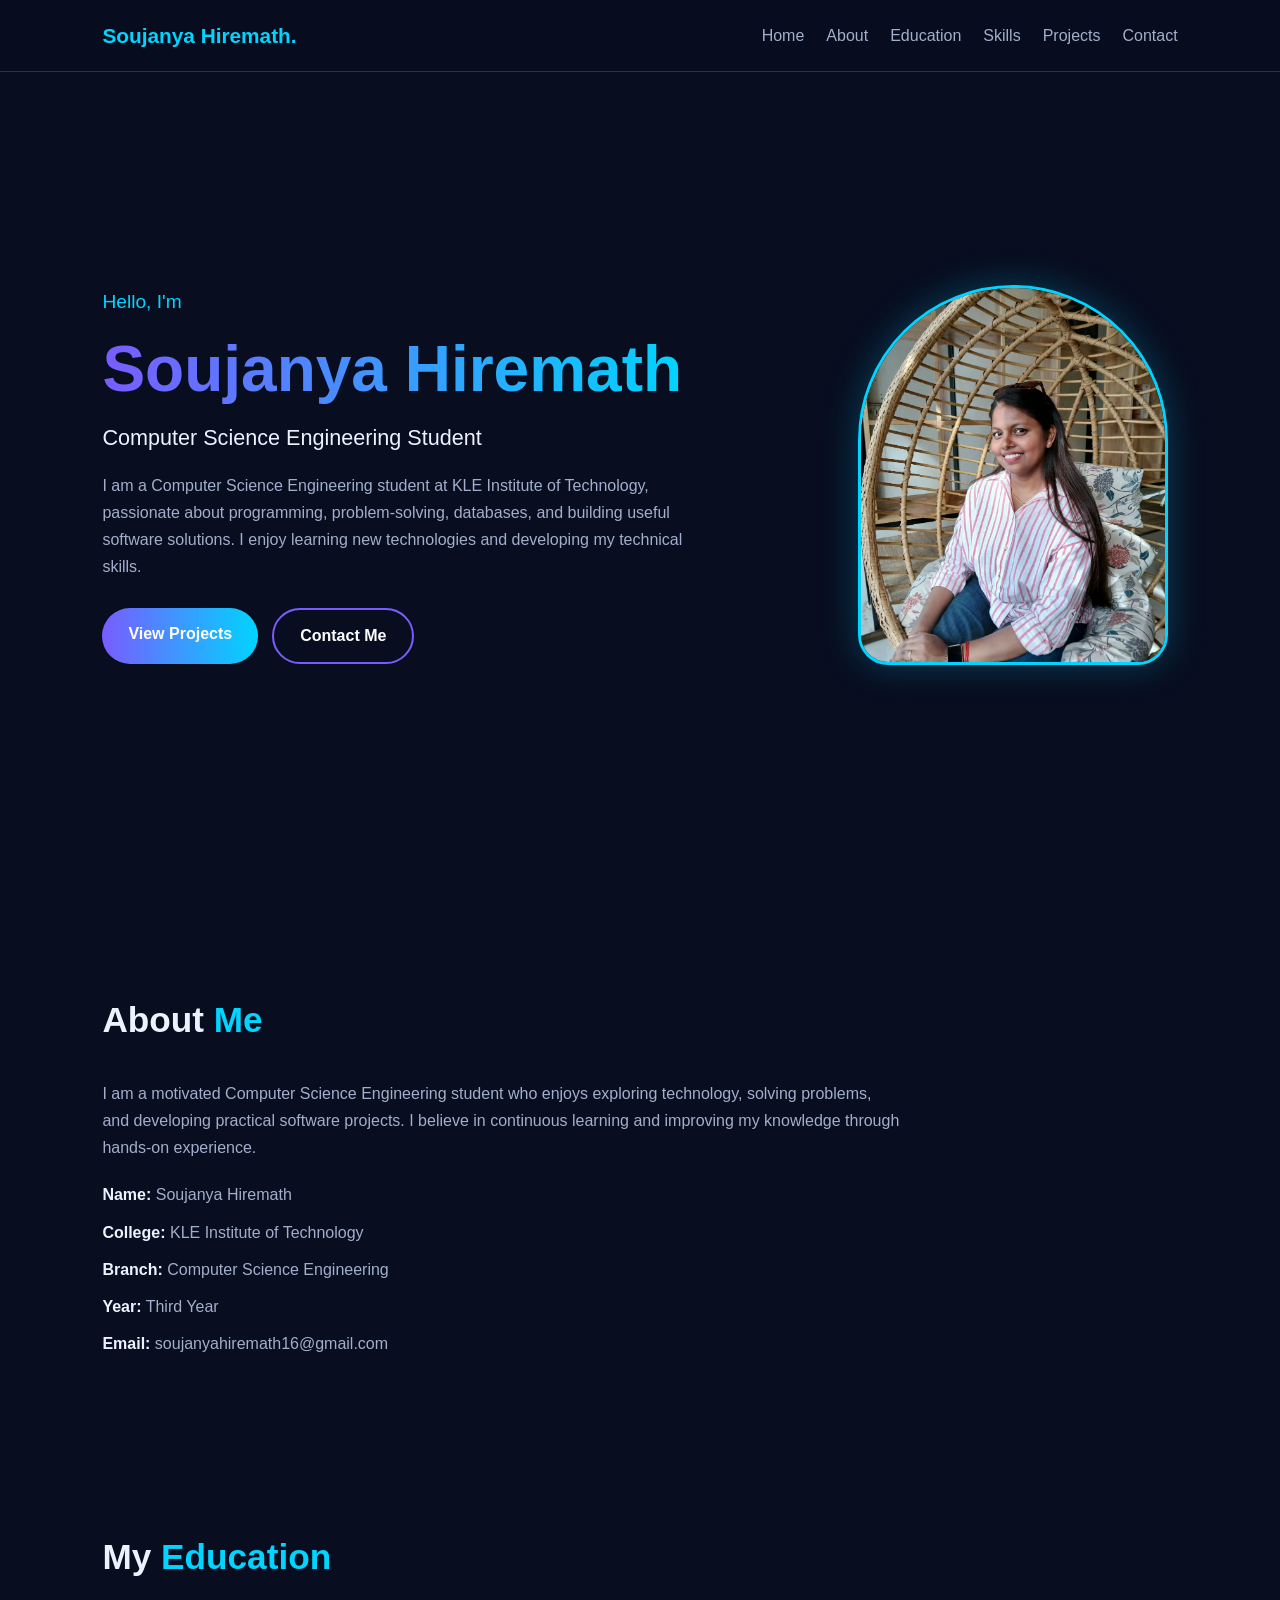
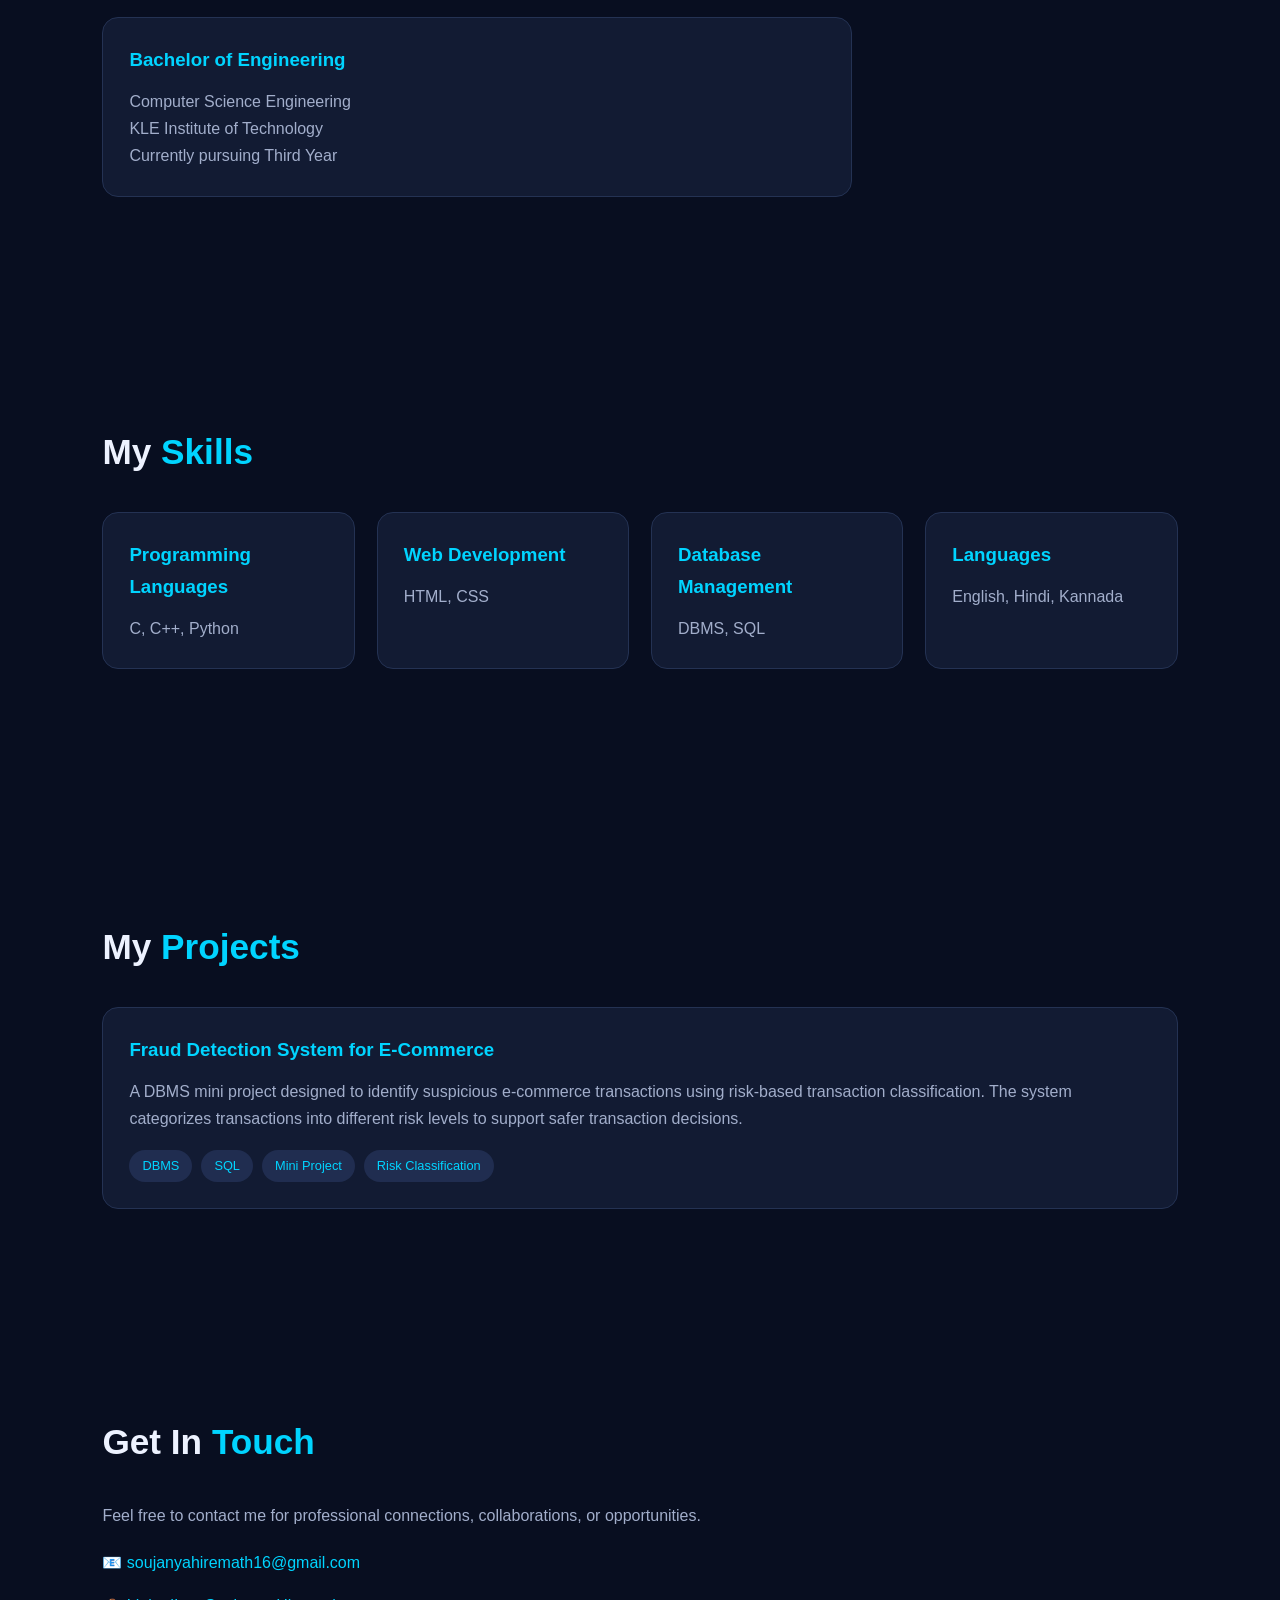
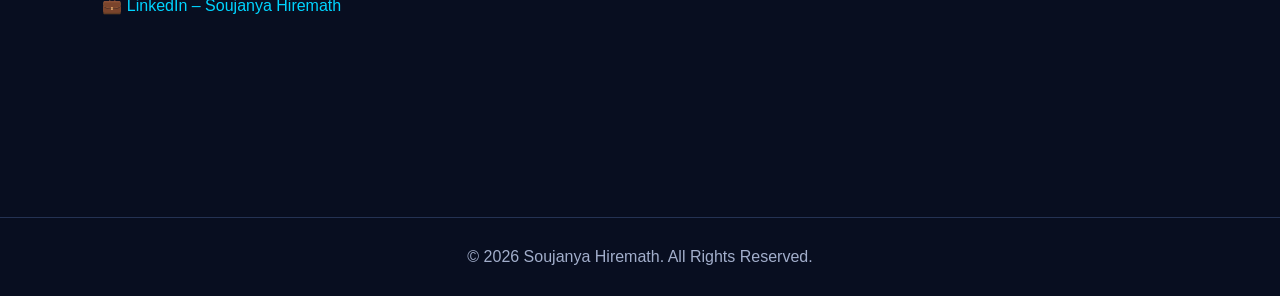
==== index.html @ b8db4fbe "Add files via upload" ====
<!DOCTYPE html>
<html lang="en">
<head>
    <meta charset="UTF-8">
    <meta name="viewport" content="width=device-width, initial-scale=1.0">

    <title>Soujanya Hiremath | Portfolio</title>

    <style>
        :root {
            --bg: #080e20;
            --card: #121b33;
            --text: #edf2ff;
            --muted: #a2aecb;
            --accent: #795cff;
            --accent2: #00d4ff;
            --border: #243253;
        }

        * {
            margin: 0;
            padding: 0;
            box-sizing: border-box;
        }

        html {
            scroll-behavior: smooth;
            scroll-padding-top: 90px;
        }

        body {
            font-family: 'Segoe UI', Arial, sans-serif;
            background: var(--bg);
            color: var(--text);
            line-height: 1.7;
        }

        a {
            color: inherit;
            text-decoration: none;
        }

        /* NAVIGATION */

        header {
            position: fixed;
            top: 0;
            left: 0;
            width: 100%;
            z-index: 100;
            display: flex;
            justify-content: space-between;
            align-items: center;
            padding: 18px 8%;
            background: rgba(8, 14, 32, 0.95);
            backdrop-filter: blur(12px);
            border-bottom: 1px solid var(--border);
        }

        .logo {
            font-size: 1.3rem;
            font-weight: bold;
            color: var(--accent2);
        }

        nav {
            display: flex;
            flex-wrap: wrap;
            gap: 22px;
        }

        nav a {
            color: var(--muted);
            transition: 0.3s;
        }

        nav a:hover {
            color: var(--accent2);
        }

        /* HOME */

        #home {
            min-height: 100vh;
            display: flex;
            align-items: center;
            justify-content: space-between;
            gap: 45px;
            padding: 130px 8% 80px;
        }

        .home-content {
            flex: 1;
        }

        .hi {
            color: var(--accent2);
            font-size: 1.2rem;
        }

        #home h1 {
            font-size: clamp(2.5rem, 5vw, 4.5rem);
            line-height: 1.2;
            margin: 12px 0;
        }

        #home h1 span {
            background: linear-gradient(
                90deg,
                var(--accent),
                var(--accent2)
            );
            -webkit-background-clip: text;
            background-clip: text;
            color: transparent;
        }

        .role {
            font-size: 1.35rem;
            margin-bottom: 15px;
        }

        .sub {
            color: var(--muted);
            max-width: 600px;
            margin-bottom: 28px;
        }

        .profile-container {
            flex: 0 0 330px;
            display: flex;
            justify-content: center;
        }

        .profile-image {
            width: 310px;
            height: 380px;
            object-fit: cover;
            object-position: center 20%;
            border-radius: 180px 180px 35px 35px;
            border: 3px solid var(--accent2);
            box-shadow: 0 0 35px rgba(0, 212, 255, 0.25);
        }

        .buttons {
            display: flex;
            flex-wrap: wrap;
            gap: 14px;
        }

        .btn {
            display: inline-block;
            padding: 12px 26px;
            border-radius: 30px;
            font-weight: 600;
            background: linear-gradient(
                90deg,
                var(--accent),
                var(--accent2)
            );
            color: white;
            transition: 0.3s;
        }

        .btn.outline {
            background: transparent;
            border: 2px solid var(--accent);
        }

        .btn:hover {
            transform: translateY(-4px);
        }

        /* GENERAL SECTIONS */

        section:not(#home) {
            padding: 90px 8% 70px;
            min-height: 55vh;
        }

        .section-title {
            font-size: 2.2rem;
            margin-bottom: 30px;
        }

        .section-title span {
            color: var(--accent2);
        }

        /* CARDS */

        .grid {
            display: grid;
            grid-template-columns: repeat(
                auto-fit,
                minmax(240px, 1fr)
            );
            gap: 22px;
        }

        .card {
            background: var(--card);
            padding: 26px;
            border-radius: 16px;
            border: 1px solid var(--border);
            transition: 0.3s;
        }

        .card:hover {
            transform: translateY(-6px);
            border-color: var(--accent2);
        }

        .card h3 {
            color: var(--accent2);
            margin-bottom: 12px;
        }

        .card p {
            color: var(--muted);
        }

        .tags {
            display: flex;
            flex-wrap: wrap;
            gap: 9px;
            margin-top: 18px;
        }

        .tags span {
            font-size: 0.8rem;
            padding: 5px 13px;
            border-radius: 20px;
            background: #202d50;
            color: var(--accent2);
        }

        /* ABOUT */

        .about-text {
            color: var(--muted);
            max-width: 800px;
            margin-bottom: 20px;
        }

        .about-list {
            list-style: none;
            margin-top: 20px;
        }

        .about-list li {
            margin: 10px 0;
            color: var(--muted);
        }

        .about-list b {
            color: var(--text);
        }

        /* EDUCATION */

        .education-card {
            max-width: 750px;
        }

        /* CONTACT */

        .contact-links {
            display: flex;
            flex-direction: column;
            gap: 15px;
        }

        .contact-links a {
            color: var(--accent2);
            overflow-wrap: anywhere;
        }

        .contact-links a:hover {
            color: white;
        }

        /* FOOTER */

        footer {
            text-align: center;
            padding: 25px;
            color: var(--muted);
            border-top: 1px solid var(--border);
        }

        /* RESPONSIVE DESIGN */

        @media (max-width: 850px) {
            #home {
                flex-direction: column-reverse;
                text-align: center;
            }

            .home-content {
                display: flex;
                flex-direction: column;
                align-items: center;
            }

            .profile-container {
                flex: auto;
            }

            .profile-image {
                width: 250px;
                height: 300px;
            }
        }

        @media (max-width: 650px) {
            header {
                flex-direction: column;
                gap: 12px;
                padding: 14px 5%;
            }

            nav {
                justify-content: center;
                gap: 12px;
            }

            nav a {
                font-size: 0.85rem;
            }

            section:not(#home) {
                padding: 100px 6% 55px;
            }

            #home {
                padding: 145px 6% 60px;
            }

            .section-title {
                font-size: 1.8rem;
            }
        }
    </style>
</head>

<body>

    <!-- NAVIGATION -->

    <header>
        <div class="logo">Soujanya Hiremath.</div>

        <nav>
            <a href="#home">Home</a>
            <a href="#about">About</a>
            <a href="#education">Education</a>
            <a href="#skills">Skills</a>
            <a href="#projects">Projects</a>
            <a href="#contact">Contact</a>
        </nav>
    </header>

    <!-- HOME -->

    <section id="home">

        <div class="home-content">

            <p class="hi">Hello, I'm</p>

            <h1>
                <span>Soujanya Hiremath</span>
            </h1>

            <p class="role">
                Computer Science Engineering Student
            </p>

            <p class="sub">
                I am a Computer Science Engineering student
                at KLE Institute of Technology, passionate
                about programming, problem-solving, databases,
                and building useful software solutions.
                I enjoy learning new technologies and
                developing my technical skills.
            </p>

            <div class="buttons">
                <a href="#projects" class="btn">View Projects</a>
                <a href="#contact" class="btn outline">Contact Me</a>
            </div>

        </div>

        <div class="profile-container">
    <img
        src="resume pfp.png"
        alt="Professional Profile Portrait"
        class="profile-image"
    >
</div>

        </div>

    </section>

    <!-- ABOUT -->

    <section id="about">

        <h2 class="section-title">
            About <span>Me</span>
        </h2>

        <p class="about-text">
            I am a motivated Computer Science Engineering
            student who enjoys exploring technology,
            solving problems, and developing practical
            software projects. I believe in continuous
            learning and improving my knowledge through
            hands-on experience.
        </p>

        <ul class="about-list">
            <li><b>Name:</b> Soujanya Hiremath</li>
            <li><b>College:</b> KLE Institute of Technology</li>
            <li><b>Branch:</b> Computer Science Engineering</li>
            <li><b>Year:</b> Third Year</li>
            <li><b>Email:</b> soujanyahiremath16@gmail.com</li>
        </ul>

    </section>

    <!-- EDUCATION -->

    <section id="education">

        <h2 class="section-title">
            My <span>Education</span>
        </h2>

        <div class="card education-card">

            <h3>Bachelor of Engineering</h3>

            <p>Computer Science Engineering</p>

            <p>KLE Institute of Technology</p>

            <p>Currently pursuing Third Year</p>

        </div>

    </section>

    <!-- SKILLS -->

    <section id="skills">

        <h2 class="section-title">
            My <span>Skills</span>
        </h2>

        <div class="grid">

            <div class="card">
                <h3>Programming Languages</h3>
                <p>C, C++, Python</p>
            </div>

            <div class="card">
                <h3>Web Development</h3>
                <p>HTML, CSS</p>
            </div>

            <div class="card">
                <h3>Database Management</h3>
                <p>DBMS, SQL</p>
            </div>

            <div class="card">
                <h3>Languages</h3>
                <p>English, Hindi, Kannada</p>
            </div>

        </div>

    </section>

    <!-- PROJECTS -->

    <section id="projects">

        <h2 class="section-title">
            My <span>Projects</span>
        </h2>

        <div class="grid">

            <div class="card">

                <h3>Fraud Detection System for E-Commerce</h3>

                <p>
                    A DBMS mini project designed to identify
                    suspicious e-commerce transactions using
                    risk-based transaction classification.
                    The system categorizes transactions into
                    different risk levels to support safer
                    transaction decisions.
                </p>

                <div class="tags">
                    <span>DBMS</span>
                    <span>SQL</span>
                    <span>Mini Project</span>
                    <span>Risk Classification</span>
                </div>

            </div>

        </div>

    </section>

    <!-- CONTACT -->

    <section id="contact">

        <h2 class="section-title">
            Get In <span>Touch</span>
        </h2>

        <p class="about-text">
            Feel free to contact me for professional
            connections, collaborations, or opportunities.
        </p>

        <div class="contact-links">

            <a href="mailto:soujanyahiremath16@gmail.com">
                📧 soujanyahiremath16@gmail.com
            </a>

            <a
                href="https://www.linkedin.com/in/soujanya-hiremath-746a1330a"
                target="_blank"
                rel="noopener noreferrer"
            >
                💼 LinkedIn – Soujanya Hiremath
            </a>

        </div>

    </section>

    <!-- FOOTER -->

    <footer>
        © 2026 Soujanya Hiremath. All Rights Reserved.
    </footer>

</body>
</html>
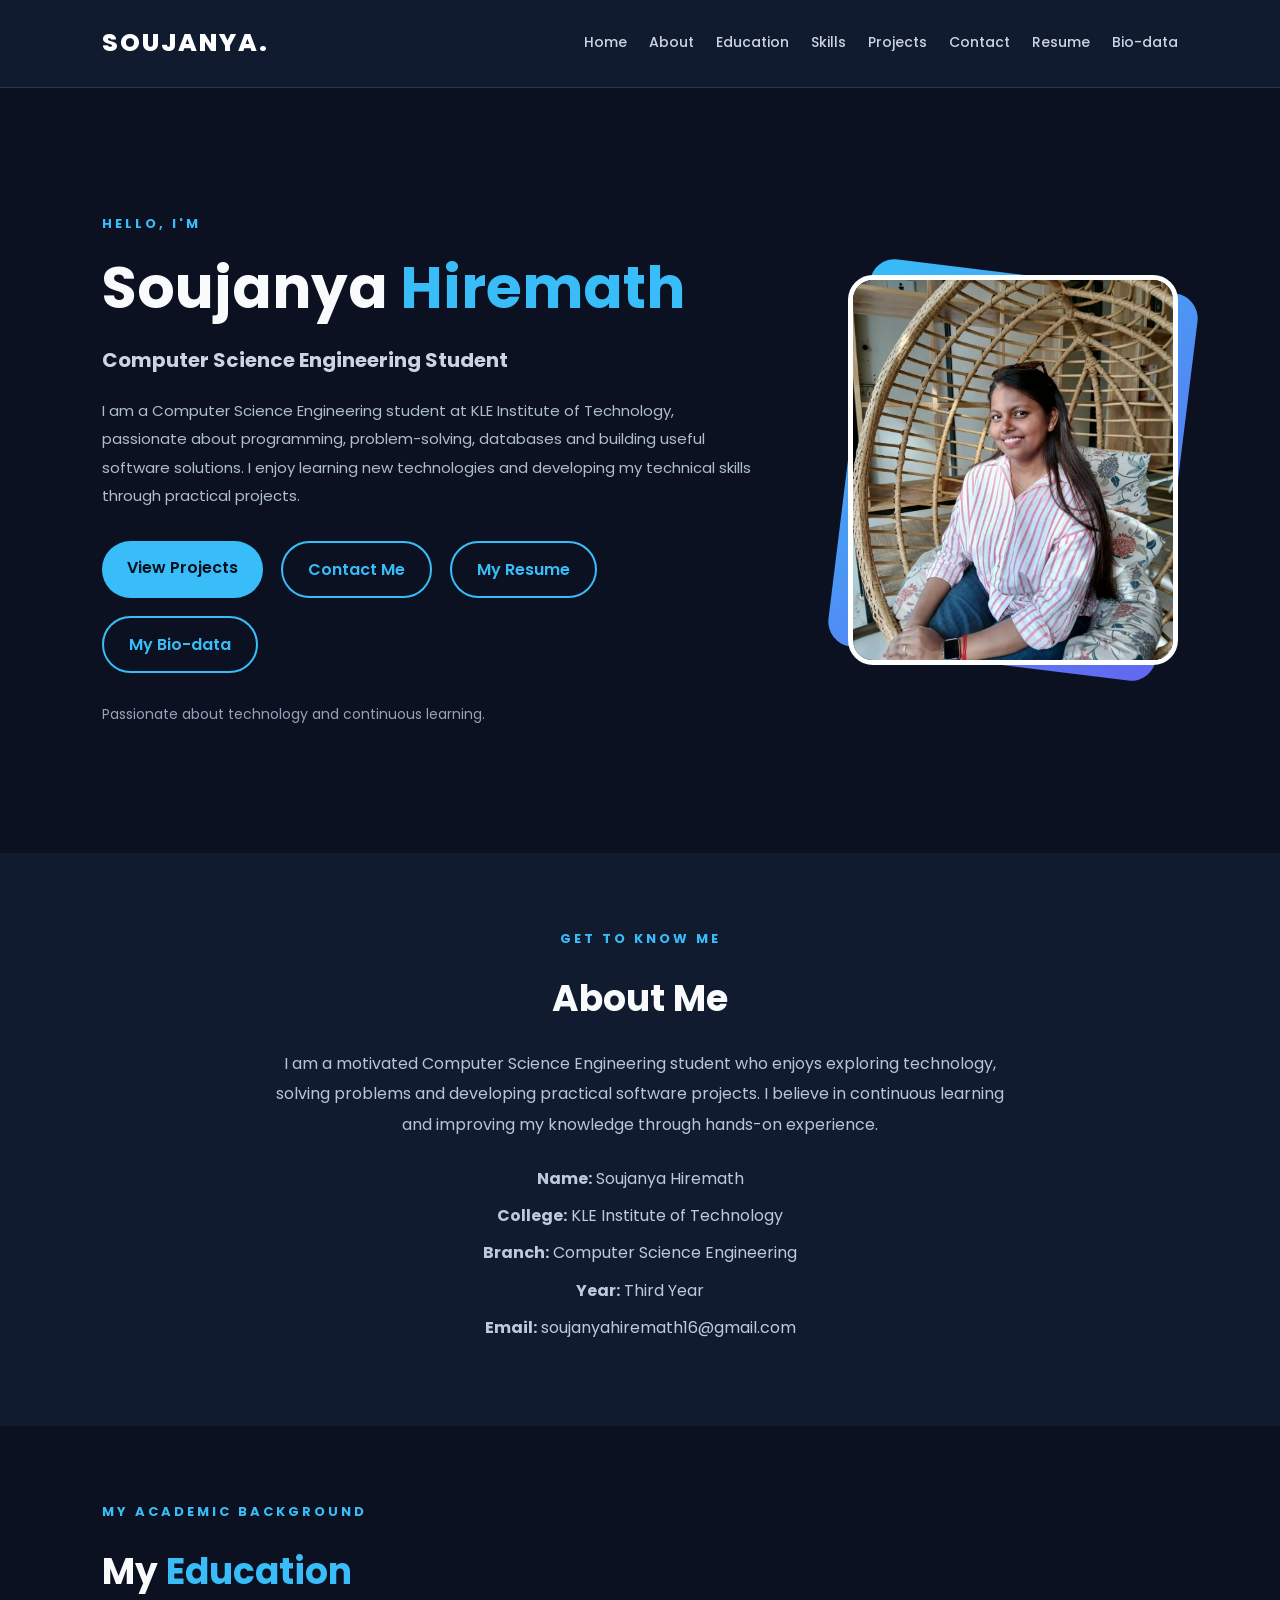
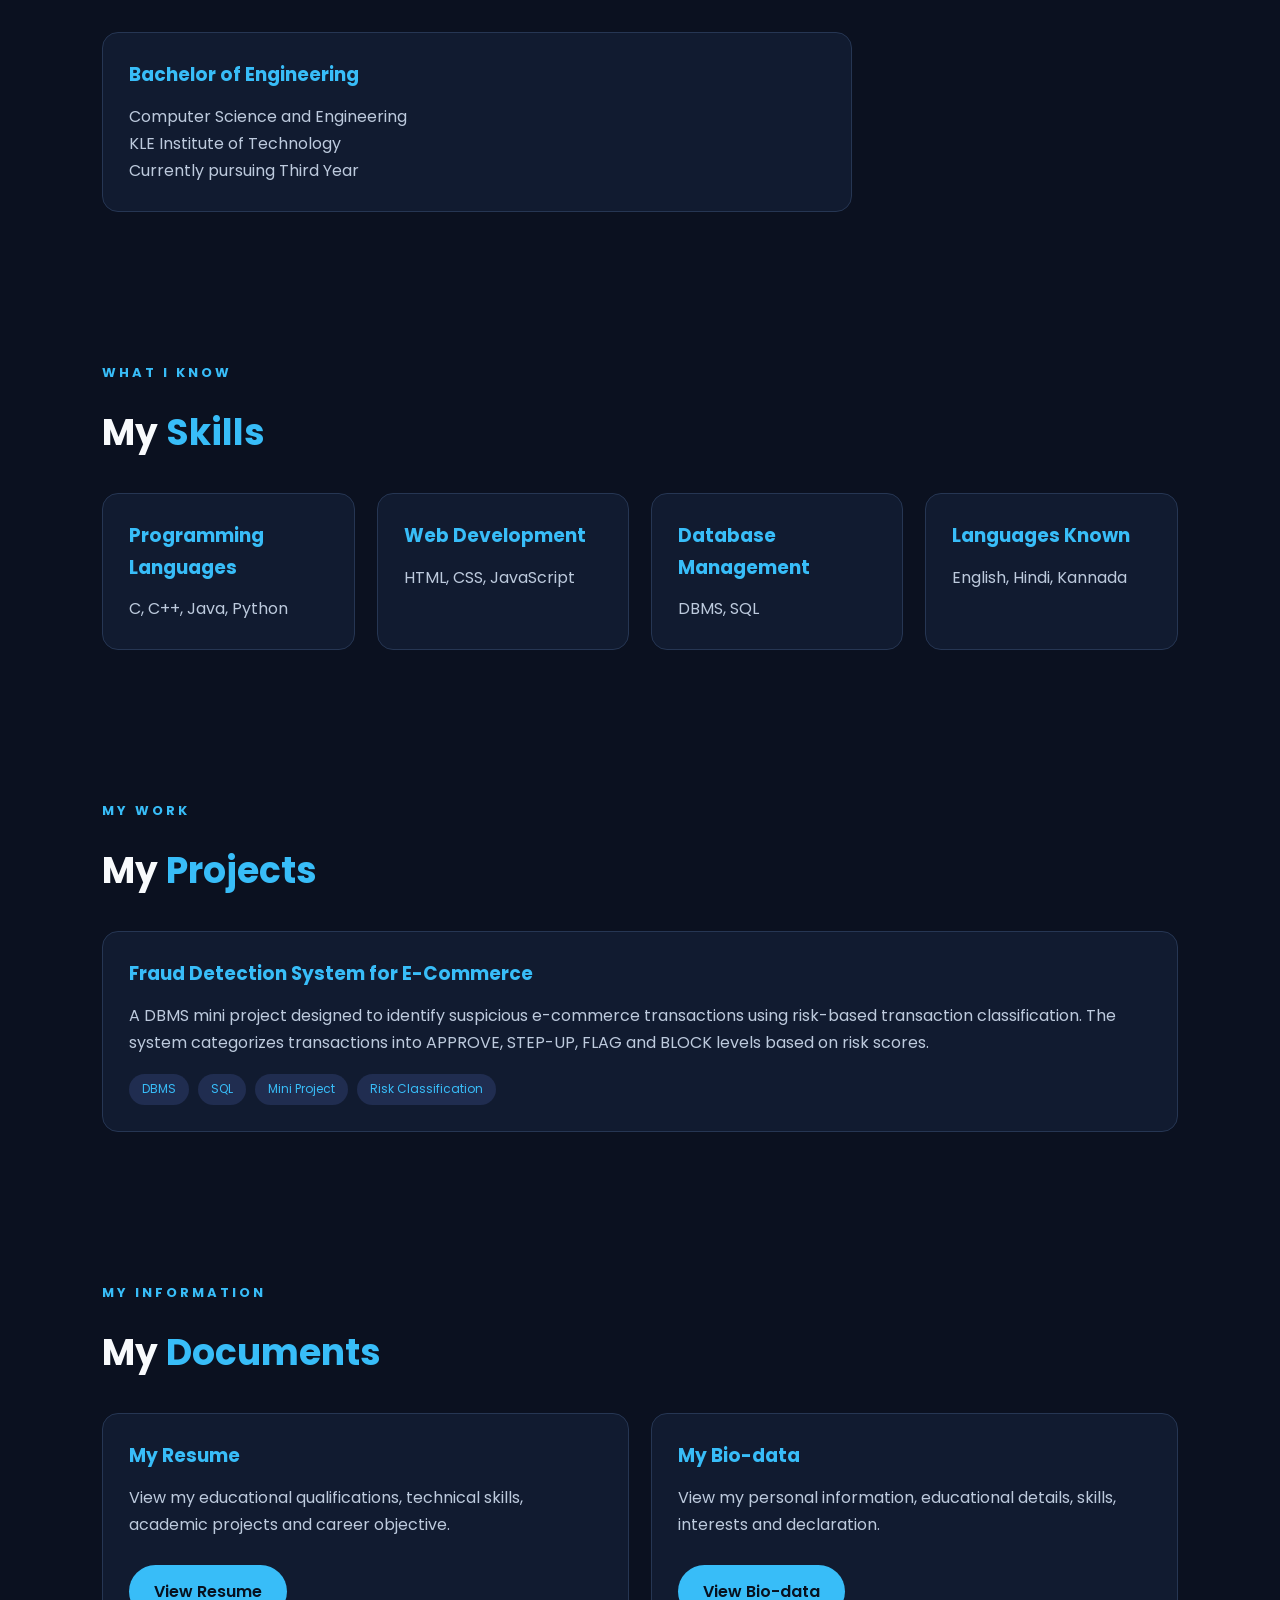
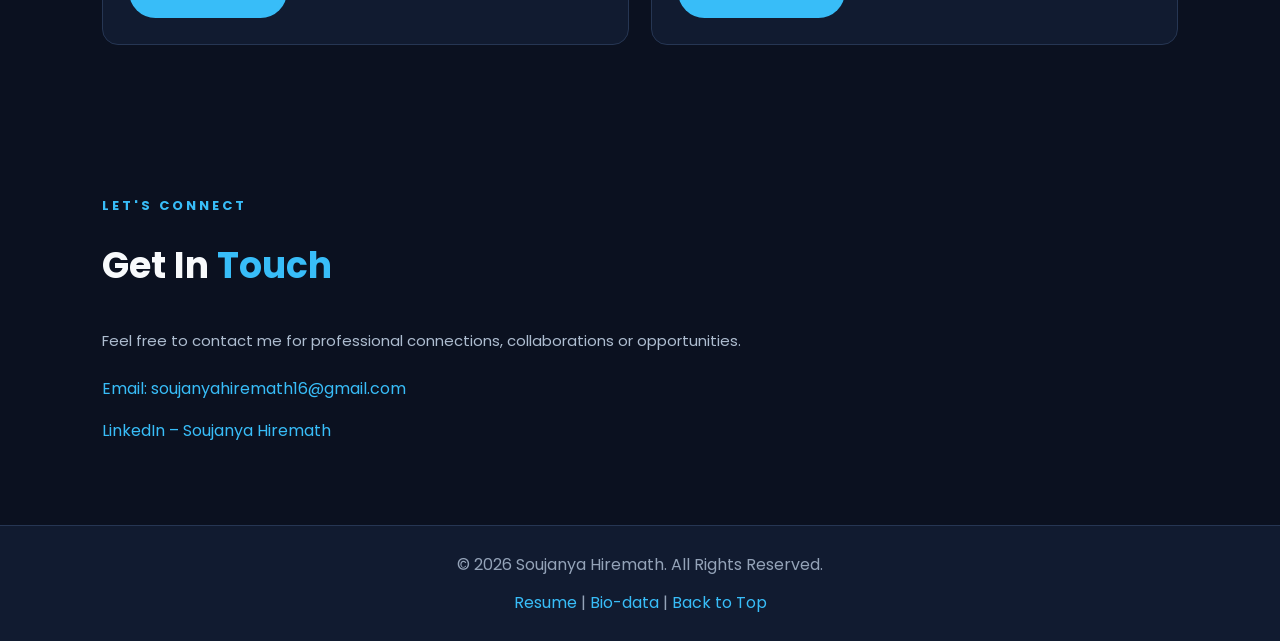
==== commit 8f1f3129: "Add files via upload" ====
--- a/index.html
+++ b/index.html
@@ -1,442 +1,148 @@
 
 <!DOCTYPE html>
 <html lang="en">
+
 <head>
     <meta charset="UTF-8">
     <meta name="viewport" content="width=device-width, initial-scale=1.0">
 
     <title>Soujanya Hiremath | Portfolio</title>
 
-    <style>
-        :root {
-            --bg: #080e20;
-            --card: #121b33;
-            --text: #edf2ff;
-            --muted: #a2aecb;
-            --accent: #795cff;
-            --accent2: #00d4ff;
-            --border: #243253;
-        }
-
-        * {
-            margin: 0;
-            padding: 0;
-            box-sizing: border-box;
-        }
-
-        html {
-            scroll-behavior: smooth;
-            scroll-padding-top: 90px;
-        }
-
-        body {
-            font-family: 'Segoe UI', Arial, sans-serif;
-            background: var(--bg);
-            color: var(--text);
-            line-height: 1.7;
-        }
-
-        a {
-            color: inherit;
-            text-decoration: none;
-        }
-
-        /* NAVIGATION */
-
-        header {
-            position: fixed;
-            top: 0;
-            left: 0;
-            width: 100%;
-            z-index: 100;
-            display: flex;
-            justify-content: space-between;
-            align-items: center;
-            padding: 18px 8%;
-            background: rgba(8, 14, 32, 0.95);
-            backdrop-filter: blur(12px);
-            border-bottom: 1px solid var(--border);
-        }
-
-        .logo {
-            font-size: 1.3rem;
-            font-weight: bold;
-            color: var(--accent2);
-        }
-
-        nav {
-            display: flex;
-            flex-wrap: wrap;
-            gap: 22px;
-        }
-
-        nav a {
-            color: var(--muted);
-            transition: 0.3s;
-        }
-
-        nav a:hover {
-            color: var(--accent2);
-        }
-
-        /* HOME */
-
-        #home {
-            min-height: 100vh;
-            display: flex;
-            align-items: center;
-            justify-content: space-between;
-            gap: 45px;
-            padding: 130px 8% 80px;
-        }
-
-        .home-content {
-            flex: 1;
-        }
-
-        .hi {
-            color: var(--accent2);
-            font-size: 1.2rem;
-        }
-
-        #home h1 {
-            font-size: clamp(2.5rem, 5vw, 4.5rem);
-            line-height: 1.2;
-            margin: 12px 0;
-        }
-
-        #home h1 span {
-            background: linear-gradient(
-                90deg,
-                var(--accent),
-                var(--accent2)
-            );
-            -webkit-background-clip: text;
-            background-clip: text;
-            color: transparent;
-        }
-
-        .role {
-            font-size: 1.35rem;
-            margin-bottom: 15px;
-        }
-
-        .sub {
-            color: var(--muted);
-            max-width: 600px;
-            margin-bottom: 28px;
-        }
-
-        .profile-container {
-            flex: 0 0 330px;
-            display: flex;
-            justify-content: center;
-        }
-
-        .profile-image {
-            width: 310px;
-            height: 380px;
-            object-fit: cover;
-            object-position: center 20%;
-            border-radius: 180px 180px 35px 35px;
-            border: 3px solid var(--accent2);
-            box-shadow: 0 0 35px rgba(0, 212, 255, 0.25);
-        }
-
-        .buttons {
-            display: flex;
-            flex-wrap: wrap;
-            gap: 14px;
-        }
-
-        .btn {
-            display: inline-block;
-            padding: 12px 26px;
-            border-radius: 30px;
-            font-weight: 600;
-            background: linear-gradient(
-                90deg,
-                var(--accent),
-                var(--accent2)
-            );
-            color: white;
-            transition: 0.3s;
-        }
-
-        .btn.outline {
-            background: transparent;
-            border: 2px solid var(--accent);
-        }
-
-        .btn:hover {
-            transform: translateY(-4px);
-        }
-
-        /* GENERAL SECTIONS */
-
-        section:not(#home) {
-            padding: 90px 8% 70px;
-            min-height: 55vh;
-        }
-
-        .section-title {
-            font-size: 2.2rem;
-            margin-bottom: 30px;
-        }
-
-        .section-title span {
-            color: var(--accent2);
-        }
-
-        /* CARDS */
-
-        .grid {
-            display: grid;
-            grid-template-columns: repeat(
-                auto-fit,
-                minmax(240px, 1fr)
-            );
-            gap: 22px;
-        }
-
-        .card {
-            background: var(--card);
-            padding: 26px;
-            border-radius: 16px;
-            border: 1px solid var(--border);
-            transition: 0.3s;
-        }
-
-        .card:hover {
-            transform: translateY(-6px);
-            border-color: var(--accent2);
-        }
-
-        .card h3 {
-            color: var(--accent2);
-            margin-bottom: 12px;
-        }
-
-        .card p {
-            color: var(--muted);
-        }
-
-        .tags {
-            display: flex;
-            flex-wrap: wrap;
-            gap: 9px;
-            margin-top: 18px;
-        }
-
-        .tags span {
-            font-size: 0.8rem;
-            padding: 5px 13px;
-            border-radius: 20px;
-            background: #202d50;
-            color: var(--accent2);
-        }
-
-        /* ABOUT */
-
-        .about-text {
-            color: var(--muted);
-            max-width: 800px;
-            margin-bottom: 20px;
-        }
-
-        .about-list {
-            list-style: none;
-            margin-top: 20px;
-        }
-
-        .about-list li {
-            margin: 10px 0;
-            color: var(--muted);
-        }
-
-        .about-list b {
-            color: var(--text);
-        }
-
-        /* EDUCATION */
-
-        .education-card {
-            max-width: 750px;
-        }
-
-        /* CONTACT */
-
-        .contact-links {
-            display: flex;
-            flex-direction: column;
-            gap: 15px;
-        }
-
-        .contact-links a {
-            color: var(--accent2);
-            overflow-wrap: anywhere;
-        }
-
-        .contact-links a:hover {
-            color: white;
-        }
-
-        /* FOOTER */
-
-        footer {
-            text-align: center;
-            padding: 25px;
-            color: var(--muted);
-            border-top: 1px solid var(--border);
-        }
-
-        /* RESPONSIVE DESIGN */
-
-        @media (max-width: 850px) {
-            #home {
-                flex-direction: column-reverse;
-                text-align: center;
-            }
-
-            .home-content {
-                display: flex;
-                flex-direction: column;
-                align-items: center;
-            }
-
-            .profile-container {
-                flex: auto;
-            }
-
-            .profile-image {
-                width: 250px;
-                height: 300px;
-            }
-        }
-
-        @media (max-width: 650px) {
-            header {
-                flex-direction: column;
-                gap: 12px;
-                padding: 14px 5%;
-            }
-
-            nav {
-                justify-content: center;
-                gap: 12px;
-            }
-
-            nav a {
-                font-size: 0.85rem;
-            }
-
-            section:not(#home) {
-                padding: 100px 6% 55px;
-            }
-
-            #home {
-                padding: 145px 6% 60px;
-            }
-
-            .section-title {
-                font-size: 1.8rem;
-            }
-        }
-    </style>
+    <link rel="stylesheet" href="style.css">
+    <script src="script.js" defer></script>
 </head>
 
 <body>
 
     <!-- NAVIGATION -->
-
     <header>
-        <div class="logo">Soujanya Hiremath.</div>
-
-        <nav>
-            <a href="#home">Home</a>
-            <a href="#about">About</a>
-            <a href="#education">Education</a>
-            <a href="#skills">Skills</a>
-            <a href="#projects">Projects</a>
-            <a href="#contact">Contact</a>
+
+        <a href="index.html" class="logo">SOUJANYA.</a>
+
+        <nav class="nav-links">
+
+            <a href="index.html#home">Home</a>
+            <a href="index.html#about">About</a>
+            <a href="index.html#education">Education</a>
+            <a href="index.html#skills">Skills</a>
+            <a href="index.html#projects">Projects</a>
+            <a href="index.html#contact">Contact</a>
+            <a href="resume.html">Resume</a>
+            <a href="biodata.html">Bio-data</a>
+
         </nav>
+
     </header>
 
-    <!-- HOME -->
-
-    <section id="home">
+
+    <!-- HOME SECTION -->
+    <section id="home" class="home">
 
         <div class="home-content">
 
-            <p class="hi">Hello, I'm</p>
-
-            <h1>
-                <span>Soujanya Hiremath</span>
-            </h1>
-
-            <p class="role">
-                Computer Science Engineering Student
+            <p class="welcome">HELLO, I'M</p>
+
+            <h1>Soujanya <span>Hiremath</span></h1>
+
+            <h3>Computer Science Engineering Student</h3>
+
+            <p class="intro">
+                I am a Computer Science Engineering student at
+                KLE Institute of Technology, passionate about
+                programming, problem-solving, databases and
+                building useful software solutions.
+
+                I enjoy learning new technologies and developing
+                my technical skills through practical projects.
             </p>
 
-            <p class="sub">
-                I am a Computer Science Engineering student
-                at KLE Institute of Technology, passionate
-                about programming, problem-solving, databases,
-                and building useful software solutions.
-                I enjoy learning new technologies and
-                developing my technical skills.
+            <div class="buttons">
+
+                <a href="#projects" class="btn primary">
+                    View Projects
+                </a>
+
+                <a href="#contact" class="btn secondary">
+                    Contact Me
+                </a>
+
+                <a href="resume.html" class="btn secondary">
+                    My Resume
+                </a>
+
+                <a href="biodata.html" class="btn secondary">
+                    My Bio-data
+                </a>
+
+            </div>
+
+            <p class="social-text">
+                Passionate about technology and continuous learning.
             </p>
 
-            <div class="buttons">
-                <a href="#projects" class="btn">View Projects</a>
-                <a href="#contact" class="btn outline">Contact Me</a>
-            </div>
-
-        </div>
-
-        <div class="profile-container">
-    <img
-        src="resume pfp.png"
-        alt="Professional Profile Portrait"
-        class="profile-image"
-    >
-</div>
-
-        </div>
-
-    </section>
-
-    <!-- ABOUT -->
-
-    <section id="about">
-
-        <h2 class="section-title">
-            About <span>Me</span>
-        </h2>
-
-        <p class="about-text">
-            I am a motivated Computer Science Engineering
-            student who enjoys exploring technology,
-            solving problems, and developing practical
-            software projects. I believe in continuous
-            learning and improving my knowledge through
-            hands-on experience.
+        </div>
+
+
+        <!-- PROFILE IMAGE -->
+        <div class="image-section">
+
+            <div class="image-background"></div>
+
+            <img
+                src="resume pfp.png"
+                alt="Soujanya Hiremath"
+                class="profile-image"
+            >
+
+        </div>
+
+    </section>
+
+
+    <!-- ABOUT SECTION -->
+    <section id="about" class="about">
+
+        <p class="section-label">GET TO KNOW ME</p>
+
+        <h2>About Me</h2>
+
+        <p>
+            I am a motivated Computer Science Engineering student
+            who enjoys exploring technology, solving problems
+            and developing practical software projects.
+
+            I believe in continuous learning and improving my
+            knowledge through hands-on experience.
         </p>
 
         <ul class="about-list">
-            <li><b>Name:</b> Soujanya Hiremath</li>
-            <li><b>College:</b> KLE Institute of Technology</li>
-            <li><b>Branch:</b> Computer Science Engineering</li>
-            <li><b>Year:</b> Third Year</li>
-            <li><b>Email:</b> soujanyahiremath16@gmail.com</li>
+
+            <li><strong>Name:</strong> Soujanya Hiremath</li>
+
+            <li><strong>College:</strong>
+                KLE Institute of Technology
+            </li>
+
+            <li><strong>Branch:</strong>
+                Computer Science Engineering
+            </li>
+
+            <li><strong>Year:</strong> Third Year</li>
+
+            <li><strong>Email:</strong>
+                soujanyahiremath16@gmail.com
+            </li>
+
         </ul>
 
     </section>
 
-    <!-- EDUCATION -->
-
+
+    <!-- EDUCATION SECTION -->
     <section id="education">
 
+        <p class="section-label">MY ACADEMIC BACKGROUND</p>
+
         <h2 class="section-title">
             My <span>Education</span>
         </h2>
@@ -445,7 +151,7 @@
 
             <h3>Bachelor of Engineering</h3>
 
-            <p>Computer Science Engineering</p>
+            <p>Computer Science and Engineering</p>
 
             <p>KLE Institute of Technology</p>
 
@@ -455,10 +161,12 @@
 
     </section>
 
-    <!-- SKILLS -->
-
+
+    <!-- SKILLS SECTION -->
     <section id="skills">
 
+        <p class="section-label">WHAT I KNOW</p>
+
         <h2 class="section-title">
             My <span>Skills</span>
         </h2>
@@ -467,12 +175,12 @@
 
             <div class="card">
                 <h3>Programming Languages</h3>
-                <p>C, C++, Python</p>
+                <p>C, C++, Java, Python</p>
             </div>
 
             <div class="card">
                 <h3>Web Development</h3>
-                <p>HTML, CSS</p>
+                <p>HTML, CSS, JavaScript</p>
             </div>
 
             <div class="card">
@@ -481,7 +189,7 @@
             </div>
 
             <div class="card">
-                <h3>Languages</h3>
+                <h3>Languages Known</h3>
                 <p>English, Hindi, Kannada</p>
             </div>
 
@@ -489,9 +197,11 @@
 
     </section>
 
-    <!-- PROJECTS -->
-
+
+    <!-- PROJECTS SECTION -->
     <section id="projects">
+
+        <p class="section-label">MY WORK</p>
 
         <h2 class="section-title">
             My <span>Projects</span>
@@ -507,16 +217,19 @@
                     A DBMS mini project designed to identify
                     suspicious e-commerce transactions using
                     risk-based transaction classification.
+
                     The system categorizes transactions into
-                    different risk levels to support safer
-                    transaction decisions.
+                    APPROVE, STEP-UP, FLAG and BLOCK levels
+                    based on risk scores.
                 </p>
 
                 <div class="tags">
+
                     <span>DBMS</span>
                     <span>SQL</span>
                     <span>Mini Project</span>
                     <span>Risk Classification</span>
+
                 </div>
 
             </div>
@@ -525,23 +238,78 @@
 
     </section>
 
-    <!-- CONTACT -->
-
+
+    <!-- RESUME AND BIODATA QUICK LINKS -->
+    <section id="documents">
+
+        <p class="section-label">MY INFORMATION</p>
+
+        <h2 class="section-title">
+            My <span>Documents</span>
+        </h2>
+
+        <div class="grid">
+
+            <div class="card">
+
+                <h3>My Resume</h3>
+
+                <p>
+                    View my educational qualifications,
+                    technical skills, academic projects
+                    and career objective.
+                </p>
+
+                <br>
+
+                <a href="resume.html" class="btn primary">
+                    View Resume
+                </a>
+
+            </div>
+
+
+            <div class="card">
+
+                <h3>My Bio-data</h3>
+
+                <p>
+                    View my personal information,
+                    educational details, skills,
+                    interests and declaration.
+                </p>
+
+                <br>
+
+                <a href="biodata.html" class="btn primary">
+                    View Bio-data
+                </a>
+
+            </div>
+
+        </div>
+
+    </section>
+
+
+    <!-- CONTACT SECTION -->
     <section id="contact">
 
+        <p class="section-label">LET'S CONNECT</p>
+
         <h2 class="section-title">
             Get In <span>Touch</span>
         </h2>
 
-        <p class="about-text">
-            Feel free to contact me for professional
-            connections, collaborations, or opportunities.
+        <p class="intro">
+            Feel free to contact me for professional connections,
+            collaborations or opportunities.
         </p>
 
         <div class="contact-links">
 
             <a href="mailto:soujanyahiremath16@gmail.com">
-                📧 soujanyahiremath16@gmail.com
+                Email: soujanyahiremath16@gmail.com
             </a>
 
             <a
@@ -549,18 +317,29 @@
                 target="_blank"
                 rel="noopener noreferrer"
             >
-                💼 LinkedIn – Soujanya Hiremath
+                LinkedIn – Soujanya Hiremath
             </a>
 
         </div>
 
     </section>
 
+
     <!-- FOOTER -->
-
     <footer>
-        © 2026 Soujanya Hiremath. All Rights Reserved.
+
+        <p>
+            © 2026 Soujanya Hiremath. All Rights Reserved.
+        </p>
+
+        <p>
+            <a href="resume.html">Resume</a> |
+            <a href="biodata.html">Bio-data</a> |
+            <a href="#home">Back to Top</a>
+        </p>
+
     </footer>
+
 
 </body>
 </html>
--- a/style.css
+++ b/style.css
@@ -0,0 +1,563 @@
+
+@import url('https://fonts.googleapis.com/css2?family=Poppins:wght@300;400;500;600;700;800&display=swap');
+
+:root {
+    --accent: #38bdf8;
+    --accent2: #6366f1;
+    --dark: #0b1120;
+    --card: #111b30;
+    --card-light: #182844;
+    --border: #263653;
+    --text: #f8fafc;
+    --muted: #bdcadd;
+}
+
+* {
+    margin: 0;
+    padding: 0;
+    box-sizing: border-box;
+    font-family: 'Poppins', sans-serif;
+    scroll-behavior: smooth;
+}
+
+body {
+    background: var(--dark);
+    color: var(--text);
+    line-height: 1.7;
+}
+
+html {
+    scroll-padding-top: 100px;
+}
+
+/* NAVIGATION */
+
+header {
+    display: flex;
+    justify-content: space-between;
+    align-items: center;
+    padding: 22px 8%;
+    background: var(--card);
+    border-bottom: 1px solid var(--border);
+    position: sticky;
+    top: 0;
+    z-index: 100;
+}
+
+.logo {
+    color: white;
+    font-size: 25px;
+    font-weight: 800;
+    letter-spacing: 2px;
+    text-decoration: none;
+}
+
+.nav-links {
+    display: flex;
+    gap: 22px;
+    flex-wrap: wrap;
+    list-style: none;
+}
+
+.nav-links a {
+    color: #cbd5e1;
+    text-decoration: none;
+    font-size: 14px;
+    font-weight: 500;
+    transition: 0.3s;
+}
+
+.nav-links a:hover,
+.nav-links a.active {
+    color: var(--accent);
+}
+
+/* HOME */
+
+.home {
+    min-height: 85vh;
+    padding: 75px 8%;
+    display: flex;
+    align-items: center;
+    justify-content: space-between;
+    gap: 60px;
+}
+
+.home-content {
+    max-width: 650px;
+}
+
+.welcome,
+.section-label {
+    color: var(--accent);
+    font-size: 13px;
+    font-weight: 700;
+    letter-spacing: 3px;
+    margin-bottom: 18px;
+}
+
+.home h1 {
+    font-size: clamp(38px, 5vw, 58px);
+    line-height: 1.2;
+    margin-bottom: 20px;
+}
+
+.home h1 span {
+    color: var(--accent);
+}
+
+.home h3 {
+    font-size: 20px;
+    color: #cbd5e1;
+    margin-bottom: 20px;
+}
+
+.intro {
+    color: #aebdd0;
+    line-height: 1.9;
+    font-size: 15px;
+}
+
+.buttons {
+    display: flex;
+    flex-wrap: wrap;
+    gap: 18px;
+    margin-top: 30px;
+}
+
+.btn {
+    display: inline-block;
+    padding: 13px 25px;
+    border-radius: 30px;
+    font-weight: 600;
+    text-decoration: none;
+    transition: 0.3s;
+}
+
+.primary {
+    background: var(--accent);
+    color: #08111f;
+}
+
+.secondary {
+    border: 2px solid var(--accent);
+    color: var(--accent);
+}
+
+.btn:hover {
+    transform: translateY(-4px);
+    box-shadow: 0 8px 25px #38bdf833;
+}
+
+.social-text {
+    margin-top: 30px;
+    color: #94a3b8;
+    font-size: 14px;
+}
+
+/* PROFILE IMAGE */
+
+.image-section {
+    position: relative;
+    width: 330px;
+    height: 390px;
+    flex-shrink: 0;
+}
+
+.image-background {
+    position: absolute;
+    inset: 0;
+    background: linear-gradient(135deg, var(--accent), var(--accent2));
+    border-radius: 25px;
+    transform: rotate(7deg);
+}
+
+.profile-image {
+    position: relative;
+    width: 100%;
+    height: 100%;
+    object-fit: cover;
+    border-radius: 25px;
+    border: 5px solid white;
+}
+
+/* ABOUT */
+
+.about {
+    padding: 75px 8%;
+    text-align: center;
+    background: var(--card);
+}
+
+.about h2 {
+    font-size: 36px;
+    margin-bottom: 20px;
+}
+
+.about > p:not(.section-label) {
+    max-width: 750px;
+    margin: auto;
+    color: #b6c5d8;
+    line-height: 1.9;
+}
+
+.about-list {
+    list-style: none;
+    margin-top: 25px;
+    color: var(--muted);
+}
+
+.about-list li {
+    margin: 10px 0;
+}
+
+/* GENERAL SECTIONS */
+
+section:not(.home):not(.resume-header):not(.resume-section) {
+    padding: 75px 8%;
+    min-height: 45vh;
+}
+
+.section-title {
+    font-size: 36px;
+    margin-bottom: 30px;
+}
+
+.section-title span {
+    color: var(--accent);
+}
+
+/* CARDS */
+
+.grid {
+    display: grid;
+    grid-template-columns: repeat(auto-fit, minmax(240px, 1fr));
+    gap: 22px;
+}
+
+.card {
+    background: var(--card);
+    padding: 26px;
+    border-radius: 16px;
+    border: 1px solid var(--border);
+    transition: 0.3s;
+}
+
+.card:hover {
+    transform: translateY(-6px);
+    border-color: var(--accent);
+}
+
+.card h3 {
+    color: var(--accent);
+    margin-bottom: 12px;
+}
+
+.card p {
+    color: var(--muted);
+}
+
+.education-card {
+    max-width: 750px;
+}
+
+.tags {
+    display: flex;
+    flex-wrap: wrap;
+    gap: 9px;
+    margin-top: 18px;
+}
+
+.tags span {
+    font-size: 12px;
+    padding: 5px 13px;
+    border-radius: 20px;
+    background: #202d50;
+    color: var(--accent);
+}
+
+/* CONTACT */
+
+.contact-links {
+    display: flex;
+    flex-direction: column;
+    gap: 15px;
+    margin-top: 20px;
+}
+
+.contact-links a {
+    color: var(--accent);
+    overflow-wrap: anywhere;
+    text-decoration: none;
+}
+
+.contact-links a:hover {
+    color: white;
+}
+
+/* RESUME AND BIODATA HEADER */
+
+.resume-header {
+    text-align: center;
+    padding: 65px 8% 40px;
+    background: linear-gradient(135deg, #111b30, #142a46);
+    border-bottom: 1px solid var(--border);
+}
+
+.resume-header h1 {
+    font-size: 42px;
+    margin-bottom: 12px;
+}
+
+.resume-header p {
+    color: #b6c5d8;
+}
+
+.resume-header button {
+    margin-top: 25px;
+    padding: 13px 28px;
+    border: none;
+    border-radius: 30px;
+    background: var(--accent);
+    color: #08111f;
+    font-size: 14px;
+    font-weight: 700;
+    cursor: pointer;
+    transition: 0.3s;
+}
+
+.resume-header button:hover {
+    background: white;
+    transform: translateY(-3px);
+}
+
+/* CONTENT */
+
+.resume-container,
+.biodata-container {
+    width: 84%;
+    max-width: 1100px;
+    margin: 45px auto 70px;
+}
+
+.resume-section,
+.biodata-card {
+    background: var(--card);
+    padding: 30px;
+    margin-bottom: 25px;
+    border: 1px solid var(--border);
+    border-radius: 16px;
+    transition: 0.3s;
+}
+
+.resume-section:hover,
+.biodata-card:hover {
+    border-color: var(--accent);
+    transform: translateY(-3px);
+}
+
+.resume-section h2,
+.biodata-card h2 {
+    color: var(--accent);
+    font-size: 23px;
+    margin-bottom: 20px;
+}
+
+.resume-section h3,
+.biodata-card h3 {
+    color: white;
+    margin-bottom: 10px;
+}
+
+.resume-section p,
+.biodata-card p {
+    color: var(--muted);
+    line-height: 1.9;
+    margin-bottom: 10px;
+}
+
+/* RESUME CARDS */
+
+.resume-card {
+    background: var(--card-light);
+    padding: 22px;
+    border-radius: 12px;
+    border-left: 4px solid var(--accent);
+}
+
+.project-subtitle {
+    color: var(--accent) !important;
+    font-weight: 600;
+}
+
+/* SKILLS */
+
+.skills-list {
+    display: flex;
+    flex-wrap: wrap;
+    gap: 14px;
+}
+
+.skills-list span {
+    background: var(--card-light);
+    color: var(--accent);
+    border: 1px solid var(--accent);
+    padding: 9px 20px;
+    border-radius: 25px;
+    font-size: 14px;
+    font-weight: 600;
+}
+
+/* STRENGTHS */
+
+.strength-list {
+    padding-left: 25px;
+    color: var(--muted);
+    line-height: 2.2;
+}
+
+/* LINKS */
+
+.resume-section a,
+.biodata-card a {
+    color: var(--accent);
+    text-decoration: none;
+    overflow-wrap: anywhere;
+}
+
+/* FOOTER */
+
+footer {
+    background: var(--card);
+    text-align: center;
+    padding: 25px;
+    border-top: 1px solid var(--border);
+    color: #94a3b8;
+}
+
+footer a {
+    display: inline-block;
+    margin-top: 10px;
+    color: var(--accent);
+    text-decoration: none;
+}
+
+/* RESPONSIVE */
+
+@media (max-width: 850px) {
+    .home {
+        flex-direction: column-reverse;
+        text-align: center;
+    }
+
+    .home-content {
+        display: flex;
+        flex-direction: column;
+        align-items: center;
+    }
+
+    .image-section {
+        width: 280px;
+        height: 330px;
+    }
+}
+
+@media (max-width: 768px) {
+    header {
+        flex-direction: column;
+        gap: 18px;
+        padding: 20px 5%;
+    }
+
+    .nav-links {
+        gap: 12px;
+        justify-content: center;
+    }
+
+    .nav-links a {
+        font-size: 13px;
+    }
+
+    .home {
+        padding: 55px 6%;
+    }
+
+    .home h1 {
+        font-size: 38px;
+    }
+
+    .buttons {
+        justify-content: center;
+    }
+
+    .resume-container,
+    .biodata-container {
+        width: 92%;
+    }
+
+    .resume-header h1 {
+        font-size: 32px;
+    }
+
+    .resume-section {
+        padding: 20px;
+    }
+
+    section:not(.home):not(.resume-header):not(.resume-section) {
+        padding: 65px 6%;
+    }
+}
+
+/* PRINT */
+
+@media print {
+    body {
+        background: white;
+        color: black;
+    }
+
+    header,
+    footer,
+    .resume-header button {
+        display: none !important;
+    }
+
+    .resume-header {
+        background: white;
+        color: black;
+    }
+
+    .resume-header h1,
+    .resume-header p,
+    .resume-section h2,
+    .resume-section h3,
+    .resume-section p,
+    .resume-section li {
+        color: black !important;
+    }
+
+    .resume-container {
+        width: 100%;
+        max-width: 100%;
+        margin: 10px auto;
+    }
+
+    .resume-section {
+        background: white;
+        border: 1px solid #ccc;
+        box-shadow: none;
+        transform: none;
+        padding: 18px;
+        break-inside: avoid;
+    }
+
+    .resume-card {
+        background: #f5f5f5;
+    }
+
+    .skills-list span {
+        color: black;
+        background: white;
+        border: 1px solid #888;
+    }
+}
